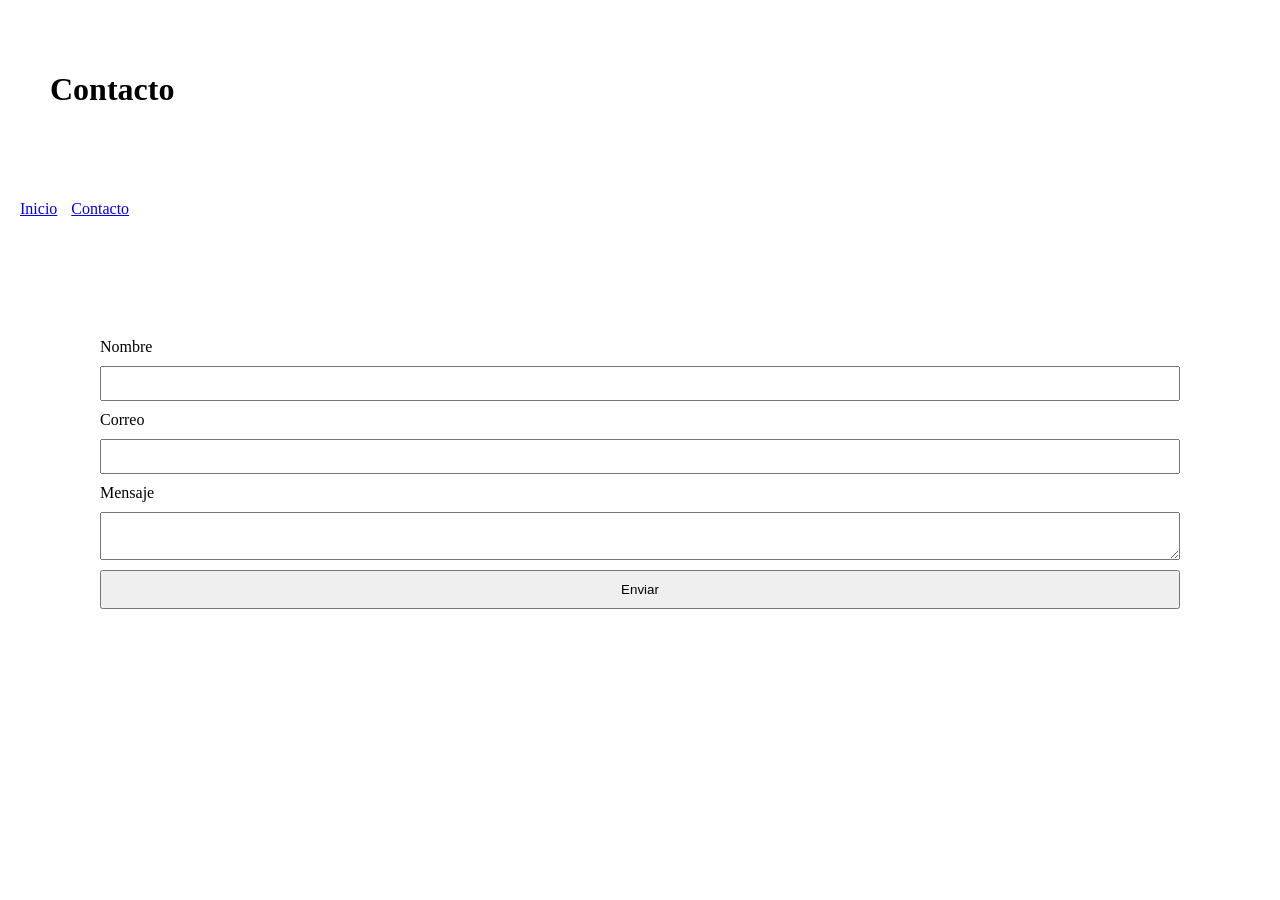
==== contacto.html @ e6117912 "Contactos" ====
<!DOCTYPE html>
    <html lang="es">
        <head>
    <meta charset="UTF-8">
    <meta name="viewport" content="width=device-width, initial-scale=1.0">
            <title>Contacto - VetConnect</title>
    <link rel="stylesheet" href="css/style.css">
        </head>
            <body>
                <header>
                    <h1>Contacto</h1>
                </header>
        <nav>
    <a href="index.html">Inicio</a>
    <a href="contacto.html">Contacto</a>
        </nav>
            <main>
                <form>
                    <label for="nombre">Nombre</label>
                    <input type="text" id="nombre" name="nombre">
                    <label for="correo">Correo</label>
                    <input type="email" id="correo" name="correo">
                    <label for="mensaje">Mensaje</label>
                    <textarea id="mensaje" name="mensaje"></textarea>
                    <button type="submit">Enviar</button>
                </form>
            </main>
            </body>
    </html>
---- css/style.css ----
body {
font-family: 'Times New Roman', Times, serif;
margin: 0;
padding: 0;
}
header {
padding: 50px;
}
nav {
padding: 20px;
}
nav a {
margin-right: 10px;
text-decoration: rgb(red, green, blue);
}
main {
padding: 100px;
}
footer {
padding: 10px;
}
.contenedor {
display: flexbox;
gap: 20px;
}
.tarjeta1 {
padding: 20px;
border: 1px solid #000000;
border-radius: 40px;
}

.tarjeta2 {
padding: 20px;
border: 1px solid #000000;
border-radius: 40px;
}
.tarjeta3 {
padding: 20px;
border: 1px solid #000000;
border-radius: 40px;
}

form {
    display: flex;
    flex-direction: column;
    max-width: 4000px;
    gap: 10px;
}
input,
textarea {
padding: 8px;
}
button {
padding: 10px;
cursor: pointer;
}
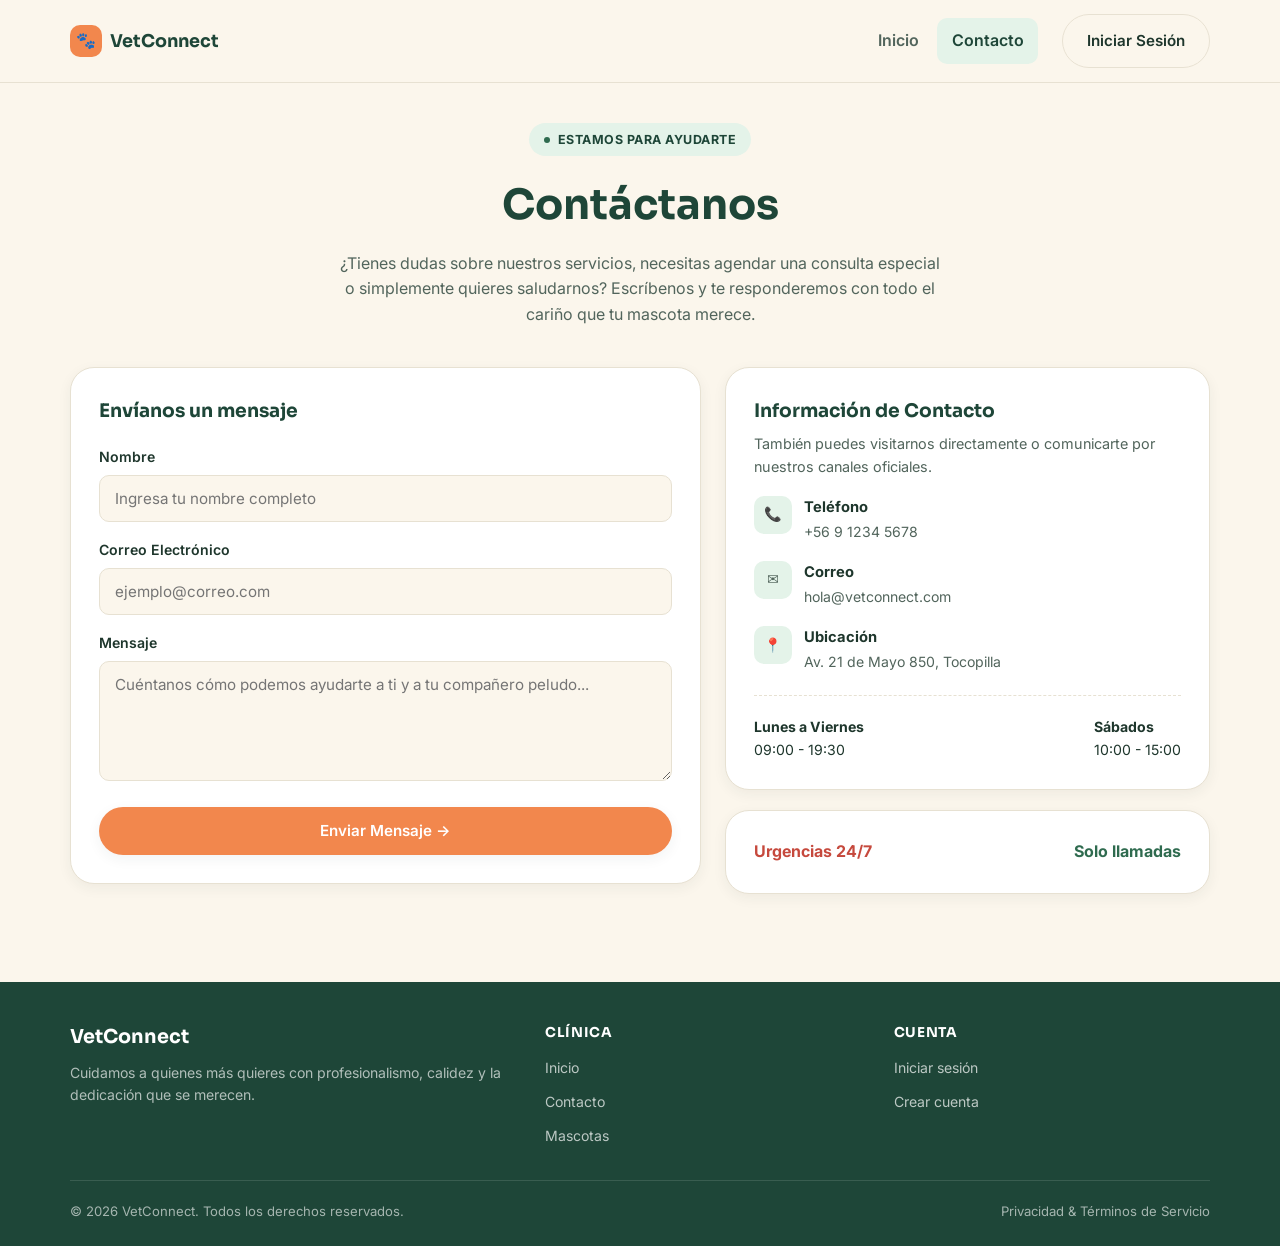
==== commit efe0adbb: "Super actualizacion" ====
--- a/contacto.html
+++ b/contacto.html
@@ -1,29 +1,178 @@
 <!DOCTYPE html>
-    <html lang="es">
-        <head>
+<html lang="es">
+
+<head>
     <meta charset="UTF-8">
     <meta name="viewport" content="width=device-width, initial-scale=1.0">
-            <title>Contacto - VetConnect</title>
+    <title>Contacto — VetConnect</title>
+
+    <link rel="preconnect" href="https://fonts.googleapis.com">
+    <link rel="preconnect" href="https://fonts.gstatic.com" crossorigin>
+    <link href="https://fonts.googleapis.com/css2?family=Sora:wght@600;700;800&family=Inter:wght@400;500;600;700&display=swap" rel="stylesheet">
+
     <link rel="stylesheet" href="css/style.css">
-        </head>
-            <body>
-                <header>
-                    <h1>Contacto</h1>
-                </header>
-        <nav>
-    <a href="index.html">Inicio</a>
-    <a href="contacto.html">Contacto</a>
-        </nav>
-            <main>
-                <form>
-                    <label for="nombre">Nombre</label>
-                    <input type="text" id="nombre" name="nombre">
-                    <label for="correo">Correo</label>
-                    <input type="email" id="correo" name="correo">
-                    <label for="mensaje">Mensaje</label>
-                    <textarea id="mensaje" name="mensaje"></textarea>
-                    <button type="submit">Enviar</button>
-                </form>
-            </main>
-            </body>
-    </html>
+</head>
+
+<body>
+
+    <header class="navbar">
+        <div class="navbar__inner">
+            <a href="index.html" class="navbar__brand">
+                <span class="navbar__logo">🐾</span>
+                VetConnect
+            </a>
+
+            <button type="button" class="navbar__burger" data-nav-burger aria-label="Abrir menú" aria-expanded="false">
+                <span></span><span></span><span></span>
+            </button>
+
+            <div class="navbar__panel" data-nav-panel>
+                <ul class="navbar__links">
+                    <li><a href="index.html">Inicio</a></li>
+                    <li><a href="contacto.html" class="is-active">Contacto</a></li>
+                </ul>
+                <a href="login.html" class="btn btn-outline navbar__cta">Iniciar Sesión</a>
+            </div>
+        </div>
+    </header>
+
+    <main>
+
+        <section class="section" style="padding-bottom: 0;">
+            <div class="container" style="text-align:center; max-width:640px;">
+                <span class="badge">Estamos para ayudarte</span>
+                <h1 style="font-family: var(--font-display); font-size: clamp(2rem, 6vw, 2.6rem); margin: 1rem 0 0.75rem;">Contáctanos</h1>
+                <p style="color: var(--text-soft);">
+                    ¿Tienes dudas sobre nuestros servicios, necesitas agendar una consulta especial
+                    o simplemente quieres saludarnos? Escríbenos y te responderemos con todo el cariño
+                    que tu mascota merece.
+                </p>
+            </div>
+        </section>
+
+        <section class="section">
+            <div class="container contact-grid">
+
+                <div class="card">
+                    <h3 style="margin-bottom:1.25rem;">Envíanos un mensaje</h3>
+
+                    <div class="alert" data-contact-alert>
+                        <span class="alert__icon">✅</span>
+                        <div class="alert__body">
+                            <span class="alert__title">Título</span>
+                            <span class="alert__text">Mensaje</span>
+                        </div>
+                        <button type="button" class="alert__close" aria-label="Cerrar">✕</button>
+                    </div>
+
+                    <form data-contact-form novalidate>
+                        <div class="field">
+                            <label for="nombre">Nombre</label>
+                            <input type="text" id="nombre" name="nombre" placeholder="Ingresa tu nombre completo">
+                            <span class="field-error">Escribe al menos 2 caracteres.</span>
+                        </div>
+
+                        <div class="field">
+                            <label for="correo">Correo Electrónico</label>
+                            <input type="email" id="correo" name="correo" placeholder="ejemplo@correo.com">
+                            <span class="field-error">Ingresa un correo válido.</span>
+                        </div>
+
+                        <div class="field">
+                            <label for="mensaje">Mensaje</label>
+                            <textarea id="mensaje" name="mensaje" placeholder="Cuéntanos cómo podemos ayudarte a ti y a tu compañero peludo..."></textarea>
+                            <span class="field-error">Cuéntanos un poco más (mín. 10 caracteres).</span>
+                        </div>
+
+                        <button type="submit" class="btn btn-accent btn-block">Enviar Mensaje →</button>
+                    </form>
+                </div>
+
+                <div>
+                    <div class="card" style="margin-bottom:1.25rem;">
+                        <h3>Información de Contacto</h3>
+                        <p style="color:var(--text-soft); font-size:0.9rem; margin-top:0.35rem;">
+                            También puedes visitarnos directamente o comunicarte por nuestros canales oficiales.
+                        </p>
+
+                        <ul class="info-list">
+                            <li>
+                                <span class="icon">📞</span>
+                                <div>
+                                    <strong>Teléfono</strong>
+                                    <span>+56 9 1234 5678</span>
+                                </div>
+                            </li>
+                            <li>
+                                <span class="icon">✉️</span>
+                                <div>
+                                    <strong>Correo</strong>
+                                    <span>hola@vetconnect.com</span>
+                                </div>
+                            </li>
+                            <li>
+                                <span class="icon">📍</span>
+                                <div>
+                                    <strong>Ubicación</strong>
+                                    <span>Av. 21 de Mayo 850, Tocopilla</span>
+                                </div>
+                            </li>
+                        </ul>
+
+                        <div class="hours-box">
+                            <div>
+                                <strong>Lunes a Viernes</strong>
+                                <span>09:00 - 19:30</span>
+                            </div>
+                            <div>
+                                <strong>Sábados</strong>
+                                <span>10:00 - 15:00</span>
+                            </div>
+                        </div>
+                    </div>
+
+                    <div class="card" style="display:flex; justify-content:space-between; gap:1rem;">
+                        <span style="font-weight:700; color:var(--danger);">Urgencias 24/7</span>
+                        <span style="font-weight:700; color:var(--brand);">Solo llamadas</span>
+                    </div>
+                </div>
+
+            </div>
+        </section>
+
+    </main>
+
+    <footer>
+        <div class="container">
+            <div class="footer__grid">
+                <div>
+                    <span class="footer__brand">VetConnect</span>
+                    <p>Cuidamos a quienes más quieres con profesionalismo, calidez y la dedicación que se merecen.</p>
+                </div>
+                <div class="footer__col">
+                    <h4>Clínica</h4>
+                    <ul>
+                        <li><a href="index.html">Inicio</a></li>
+                        <li><a href="contacto.html">Contacto</a></li>
+                        <li><a href="mascotas.html">Mascotas</a></li>
+                    </ul>
+                </div>
+                <div class="footer__col">
+                    <h4>Cuenta</h4>
+                    <ul>
+                        <li><a href="login.html">Iniciar sesión</a></li>
+                        <li><a href="login.html">Crear cuenta</a></li>
+                    </ul>
+                </div>
+            </div>
+            <div class="footer__bottom">
+                <span>© 2026 VetConnect. Todos los derechos reservados.</span>
+                <span>Privacidad &amp; Términos de Servicio</span>
+            </div>
+        </div>
+    </footer>
+
+    <script src="js/script.js"></script>
+</body>
+
+</html>
--- a/css/style.css
+++ b/css/style.css
@@ -1,56 +1,999 @@
+/* =========================================================
+   VetConnect — Design System
+   Mobile-first. Base = móvil, luego se agranda con min-width.
+   Paleta: crema cálido + verde clínico + coral acento
+   Tipografía: Sora (display) + Inter (texto)
+   ========================================================= */
+
+:root {
+    --bg: #FBF6EC;
+    --bg-soft: #F3EEE1;
+    --surface: #FFFFFF;
+
+    --text: #1E362C;
+    --text-soft: #52655C;
+
+    --brand: #2F6B4F;
+    --brand-dark: #1E4638;
+    --brand-soft: #E4F3E9;
+
+    --accent: #F2874D;
+    --accent-dark: #DD6B32;
+    --accent-soft: #FDE8DA;
+
+    --danger: #C6493D;
+    --danger-soft: #FBE7E4;
+
+    --border: #E7E1D2;
+
+    --radius-lg: 24px;
+    --radius-md: 16px;
+    --radius-sm: 10px;
+
+    --shadow-sm: 0 4px 14px rgba(30, 54, 44, 0.06);
+    --shadow-md: 0 12px 30px rgba(30, 54, 44, 0.10);
+    --shadow-lg: 0 24px 60px rgba(30, 54, 44, 0.18);
+
+    --font-display: "Sora", system-ui, sans-serif;
+    --font-body: "Inter", system-ui, sans-serif;
+}
+
+* {
+    box-sizing: border-box;
+}
+
 body {
-font-family: 'Times New Roman', Times, serif;
-margin: 0;
-padding: 0;
-}
-header {
-padding: 50px;
-}
-nav {
-padding: 20px;
-}
-nav a {
-margin-right: 10px;
-text-decoration: rgb(red, green, blue);
-}
-main {
-padding: 100px;
-}
+    margin: 0;
+    font-family: var(--font-body);
+    background: var(--bg);
+    color: var(--text);
+    line-height: 1.6;
+    -webkit-font-smoothing: antialiased;
+}
+
+h1, h2, h3, h4 {
+    font-family: var(--font-display);
+    color: var(--brand-dark);
+    margin: 0;
+}
+
+p {
+    margin: 0;
+}
+
+a {
+    color: inherit;
+    text-decoration: none;
+}
+
+img {
+    max-width: 100%;
+    display: block;
+}
+
+button {
+    font-family: inherit;
+    cursor: pointer;
+}
+
+.container {
+    width: 100%;
+    max-width: 1180px;
+    margin: 0 auto;
+    padding: 0 1.25rem;
+}
+
+/* =========================================================
+   BOTONES
+   ========================================================= */
+
+.btn {
+    display: inline-flex;
+    align-items: center;
+    justify-content: center;
+    gap: 0.5rem;
+    padding: 0.85rem 1.5rem;
+    border-radius: 999px;
+    font-weight: 600;
+    font-size: 0.95rem;
+    border: 1px solid transparent;
+    transition: transform 0.2s ease, box-shadow 0.2s ease, background 0.2s ease;
+    white-space: nowrap;
+}
+
+.btn:active {
+    transform: translateY(1px);
+}
+
+.btn-accent {
+    background: var(--accent);
+    color: #fff;
+    box-shadow: var(--shadow-sm);
+}
+
+.btn-accent:hover {
+    background: var(--accent-dark);
+    box-shadow: var(--shadow-md);
+}
+
+.btn-outline {
+    background: transparent;
+    border-color: var(--border);
+    color: var(--text);
+}
+
+.btn-outline:hover {
+    border-color: var(--brand);
+    color: var(--brand);
+}
+
+.btn-brand {
+    background: var(--brand);
+    color: #fff;
+}
+
+.btn-brand:hover {
+    background: var(--brand-dark);
+}
+
+.btn-block {
+    width: 100%;
+}
+
+/* =========================================================
+   BADGE
+   ========================================================= */
+
+.badge {
+    display: inline-flex;
+    align-items: center;
+    gap: 0.5rem;
+    padding: 0.4rem 0.9rem;
+    border-radius: 999px;
+    background: var(--brand-soft);
+    color: var(--brand-dark);
+    font-size: 0.78rem;
+    font-weight: 700;
+    letter-spacing: 0.04em;
+    text-transform: uppercase;
+}
+
+.badge::before {
+    content: "";
+    width: 6px;
+    height: 6px;
+    border-radius: 50%;
+    background: var(--brand);
+}
+
+/* =========================================================
+   NAVBAR — mobile first (colapsada por defecto)
+   ========================================================= */
+
+.navbar {
+    position: sticky;
+    top: 0;
+    z-index: 200;
+    background: rgba(251, 246, 236, 0.92);
+    backdrop-filter: blur(10px);
+    border-bottom: 1px solid var(--border);
+}
+
+.navbar__inner {
+    max-width: 1180px;
+    margin: 0 auto;
+    padding: 0.9rem 1.25rem;
+    display: flex;
+    align-items: center;
+    justify-content: space-between;
+}
+
+.navbar__brand {
+    display: flex;
+    align-items: center;
+    gap: 0.5rem;
+    font-family: var(--font-display);
+    font-weight: 700;
+    font-size: 1.1rem;
+    color: var(--brand-dark);
+}
+
+.navbar__logo {
+    width: 32px;
+    height: 32px;
+    border-radius: 10px;
+    background: var(--accent);
+    display: flex;
+    align-items: center;
+    justify-content: center;
+    color: #fff;
+    font-size: 1rem;
+}
+
+.navbar__burger {
+    display: flex;
+    flex-direction: column;
+    gap: 5px;
+    background: none;
+    border: none;
+    padding: 0.4rem;
+}
+
+.navbar__burger span {
+    width: 22px;
+    height: 2px;
+    background: var(--brand-dark);
+    border-radius: 2px;
+    transition: transform 0.25s ease, opacity 0.25s ease;
+}
+
+.navbar__panel {
+    display: none;
+    flex-direction: column;
+    gap: 0.25rem;
+    padding: 0.5rem 1.25rem 1.25rem;
+    border-top: 1px solid var(--border);
+}
+
+.navbar__panel.is-open {
+    display: flex;
+}
+
+.navbar__links {
+    list-style: none;
+    margin: 0;
+    padding: 0;
+    display: flex;
+    flex-direction: column;
+    gap: 0.25rem;
+}
+
+.navbar__links a {
+    display: block;
+    padding: 0.65rem 0.9rem;
+    border-radius: var(--radius-sm);
+    font-weight: 600;
+    color: var(--text-soft);
+}
+
+.navbar__links a:hover,
+.navbar__links a.is-active {
+    background: var(--brand-soft);
+    color: var(--brand-dark);
+}
+
+.navbar__cta {
+    margin-top: 0.5rem;
+}
+
+@media (min-width: 800px) {
+    .navbar__burger {
+        display: none;
+    }
+
+    .navbar__panel {
+        display: flex !important;
+        flex-direction: row;
+        align-items: center;
+        border-top: none;
+        padding: 0;
+        gap: 1.5rem;
+    }
+
+    .navbar__links {
+        flex-direction: row;
+        gap: 0.25rem;
+    }
+
+    .navbar__cta {
+        margin-top: 0;
+    }
+}
+
+/* =========================================================
+   HERO (index)
+   ========================================================= */
+
+.hero {
+    padding: 2.5rem 0 3rem;
+}
+
+.hero__grid {
+    display: grid;
+    gap: 2rem;
+}
+
+.hero__title {
+    font-size: clamp(2.4rem, 8vw, 3.4rem);
+    line-height: 1.05;
+    margin: 1rem 0 1.25rem;
+}
+
+.hero__title span {
+    color: var(--accent);
+}
+
+.hero__text {
+    color: var(--text-soft);
+    font-size: 1.05rem;
+    max-width: 480px;
+    margin-bottom: 1.75rem;
+}
+
+.hero__actions {
+    display: flex;
+    flex-wrap: wrap;
+    gap: 0.75rem;
+}
+
+.hero__art {
+    position: relative;
+    border-radius: var(--radius-lg);
+    overflow: hidden;
+    aspect-ratio: 4 / 3;
+    background:
+        radial-gradient(circle at 25% 25%, rgba(242, 135, 77, 0.55), transparent 55%),
+        radial-gradient(circle at 75% 70%, rgba(47, 107, 79, 0.65), transparent 55%),
+        linear-gradient(135deg, #16302A, #0F211C);
+    box-shadow: var(--shadow-lg);
+    display: flex;
+    align-items: center;
+    justify-content: center;
+}
+
+.hero__art-icon {
+    font-size: 5rem;
+    filter: drop-shadow(0 10px 25px rgba(0,0,0,0.35));
+}
+
+.hero__art-badge {
+    position: absolute;
+    bottom: 1rem;
+    right: 1rem;
+    background: rgba(255,255,255,0.92);
+    color: var(--brand-dark);
+    padding: 0.5rem 0.9rem;
+    border-radius: 999px;
+    font-weight: 700;
+    font-size: 0.8rem;
+    box-shadow: var(--shadow-sm);
+}
+
+@media (min-width: 900px) {
+    .hero__grid {
+        grid-template-columns: 1.1fr 1fr;
+        align-items: center;
+    }
+}
+
+/* =========================================================
+   SECCIONES / SERVICIOS
+   ========================================================= */
+
+.section {
+    padding: 2.5rem 0;
+}
+
+.section__head {
+    margin-bottom: 2rem;
+    max-width: 560px;
+}
+
+.section__head h2 {
+    font-size: clamp(1.6rem, 4vw, 2.1rem);
+    margin-top: 0.5rem;
+}
+
+.section__eyebrow {
+    color: var(--accent-dark);
+    font-weight: 700;
+    font-size: 0.8rem;
+    letter-spacing: 0.08em;
+    text-transform: uppercase;
+}
+
+.contenedor {
+    display: grid;
+    grid-template-columns: 1fr;
+    gap: 1.25rem;
+}
+
+@media (min-width: 640px) {
+    .contenedor {
+        grid-template-columns: repeat(2, 1fr);
+    }
+}
+
+@media (min-width: 960px) {
+    .contenedor {
+        grid-template-columns: repeat(3, 1fr);
+    }
+}
+
+.enlace-tarjeta {
+    display: block;
+    height: 100%;
+}
+
+.tarjeta {
+    background: var(--surface);
+    border: 1px solid var(--border);
+    border-radius: var(--radius-lg);
+    padding: 1.75rem;
+    height: 100%;
+    box-shadow: var(--shadow-sm);
+    transition: transform 0.22s ease, box-shadow 0.22s ease;
+}
+
+.tarjeta:hover {
+    transform: translateY(-6px);
+    box-shadow: var(--shadow-md);
+}
+
+.tarjeta__icono {
+    width: 44px;
+    height: 44px;
+    border-radius: var(--radius-sm);
+    background: var(--brand-soft);
+    display: flex;
+    align-items: center;
+    justify-content: center;
+    font-size: 1.3rem;
+    margin-bottom: 1rem;
+}
+
+.tarjeta2 .tarjeta__icono {
+    background: var(--accent-soft);
+}
+
+.tarjeta h3 {
+    font-size: 1.2rem;
+    margin-bottom: 0.4rem;
+}
+
+.tarjeta p {
+    color: var(--text-soft);
+    font-size: 0.95rem;
+    margin-bottom: 1rem;
+}
+
+.tarjeta__link {
+    font-weight: 700;
+    font-size: 0.9rem;
+    color: var(--brand);
+}
+
+/* =========================================================
+   FORMULARIOS
+   ========================================================= */
+
+.card {
+    background: var(--surface);
+    border: 1px solid var(--border);
+    border-radius: var(--radius-lg);
+    padding: 1.75rem;
+    box-shadow: var(--shadow-sm);
+}
+
+.field {
+    margin-bottom: 1.1rem;
+}
+
+.field label {
+    display: block;
+    font-weight: 600;
+    font-size: 0.88rem;
+    margin-bottom: 0.4rem;
+    color: var(--text);
+}
+
+.field input,
+.field textarea {
+    width: 100%;
+    padding: 0.8rem 0.95rem;
+    border: 1px solid var(--border);
+    border-radius: var(--radius-sm);
+    font-family: inherit;
+    font-size: 0.95rem;
+    background: var(--bg);
+    transition: border-color 0.2s ease, box-shadow 0.2s ease;
+}
+
+.field input:focus,
+.field textarea:focus {
+    outline: none;
+    border-color: var(--brand);
+    box-shadow: 0 0 0 3px rgba(47, 107, 79, 0.15);
+    background: #fff;
+}
+
+.field textarea {
+    min-height: 120px;
+    resize: vertical;
+}
+
+.field-error {
+    display: none;
+    color: var(--danger);
+    font-size: 0.8rem;
+    margin-top: 0.35rem;
+}
+
+.field.has-error input,
+.field.has-error textarea {
+    border-color: var(--danger);
+}
+
+.field.has-error .field-error {
+    display: block;
+}
+
+/* =========================================================
+   ALERT
+   ========================================================= */
+
+.alert {
+    display: none;
+    align-items: flex-start;
+    gap: 0.75rem;
+    padding: 1rem 1.1rem;
+    border-radius: var(--radius-md);
+    margin-bottom: 1.25rem;
+    font-size: 0.92rem;
+    border: 1px solid transparent;
+}
+
+.alert.is-visible {
+    display: flex;
+}
+
+.alert-success {
+    background: var(--brand-soft);
+    color: var(--brand-dark);
+    border-color: rgba(47, 107, 79, 0.25);
+}
+
+.alert-error {
+    background: var(--danger-soft);
+    color: var(--danger);
+    border-color: rgba(198, 73, 61, 0.25);
+}
+
+.alert__icon {
+    font-size: 1.1rem;
+    line-height: 1;
+}
+
+.alert__body {
+    flex: 1;
+}
+
+.alert__title {
+    font-weight: 700;
+    display: block;
+    margin-bottom: 0.15rem;
+}
+
+.alert__close {
+    background: none;
+    border: none;
+    font-size: 1rem;
+    color: inherit;
+    opacity: 0.6;
+    padding: 0;
+}
+
+.alert__close:hover {
+    opacity: 1;
+}
+
+/* =========================================================
+   MODAL
+   ========================================================= */
+
+.modal-overlay {
+    display: none;
+    position: fixed;
+    inset: 0;
+    background: rgba(20, 34, 28, 0.55);
+    align-items: center;
+    justify-content: center;
+    padding: 1.25rem;
+    z-index: 500;
+}
+
+.modal-overlay.is-open {
+    display: flex;
+}
+
+.modal {
+    background: var(--surface);
+    border-radius: var(--radius-lg);
+    padding: 1.75rem;
+    width: 100%;
+    max-width: 440px;
+    box-shadow: var(--shadow-lg);
+    animation: modal-in 0.2s ease;
+}
+
+@keyframes modal-in {
+    from { opacity: 0; transform: translateY(12px) scale(0.98); }
+    to { opacity: 1; transform: translateY(0) scale(1); }
+}
+
+.modal__head {
+    display: flex;
+    align-items: flex-start;
+    justify-content: space-between;
+    margin-bottom: 1.1rem;
+}
+
+.modal__head p {
+    color: var(--text-soft);
+    font-size: 0.9rem;
+    margin-top: 0.3rem;
+}
+
+.modal__close {
+    background: var(--bg-soft);
+    border: none;
+    width: 30px;
+    height: 30px;
+    border-radius: 50%;
+    font-size: 1rem;
+    flex-shrink: 0;
+}
+
+.modal__actions {
+    display: flex;
+    gap: 0.75rem;
+    margin-top: 0.5rem;
+}
+
+.modal__actions .btn {
+    flex: 1;
+}
+
+/* =========================================================
+   PÁGINA CONTACTO
+   ========================================================= */
+
+.contact-grid {
+    display: grid;
+    gap: 1.5rem;
+}
+
+@media (min-width: 900px) {
+    .contact-grid {
+        grid-template-columns: 1.3fr 1fr;
+        align-items: start;
+    }
+}
+
+.info-list {
+    list-style: none;
+    margin: 1.1rem 0 0;
+    padding: 0;
+    display: flex;
+    flex-direction: column;
+    gap: 1rem;
+}
+
+.info-list li {
+    display: flex;
+    gap: 0.75rem;
+    align-items: flex-start;
+}
+
+.info-list .icon {
+    width: 38px;
+    height: 38px;
+    border-radius: var(--radius-sm);
+    background: var(--brand-soft);
+    display: flex;
+    align-items: center;
+    justify-content: center;
+    flex-shrink: 0;
+}
+
+.info-list strong {
+    display: block;
+    font-size: 0.92rem;
+}
+
+.info-list span {
+    color: var(--text-soft);
+    font-size: 0.88rem;
+}
+
+.hours-box {
+    margin-top: 1.25rem;
+    padding-top: 1.25rem;
+    border-top: 1px dashed var(--border);
+    display: flex;
+    justify-content: space-between;
+    font-size: 0.88rem;
+}
+
+.hours-box strong {
+    display: block;
+}
+
+/* =========================================================
+   PÁGINA LOGIN / REGISTRO
+   ========================================================= */
+
+.auth-wrap {
+    padding: 2.5rem 0 3.5rem;
+}
+
+.auth-grid {
+    display: grid;
+    gap: 1.5rem;
+}
+
+@media (min-width: 980px) {
+    .auth-grid {
+        grid-template-columns: 0.9fr 1fr 1fr;
+        align-items: stretch;
+    }
+}
+
+.auth-info {
+    background: linear-gradient(160deg, var(--brand-dark), #12251E);
+    color: #fff;
+    border-radius: var(--radius-lg);
+    padding: 2rem 1.75rem;
+    display: flex;
+    flex-direction: column;
+    justify-content: space-between;
+    box-shadow: var(--shadow-md);
+}
+
+.auth-info h2 {
+    color: #fff;
+    font-size: 1.5rem;
+    margin: 0.75rem 0 0.6rem;
+}
+
+.auth-info p {
+    color: rgba(255,255,255,0.78);
+    font-size: 0.92rem;
+}
+
+.auth-stats {
+    display: flex;
+    gap: 1.5rem;
+    margin-top: 1.75rem;
+}
+
+.auth-stats strong {
+    display: block;
+    font-size: 1.4rem;
+    font-family: var(--font-display);
+}
+
+.auth-stats span {
+    font-size: 0.8rem;
+    color: rgba(255,255,255,0.7);
+}
+
+.auth-form h3 {
+    font-size: 1.15rem;
+    margin-bottom: 0.25rem;
+}
+
+.auth-form > p {
+    color: var(--text-soft);
+    font-size: 0.88rem;
+    margin-bottom: 1.25rem;
+}
+
+.auth-switch {
+    text-align: center;
+    font-size: 0.88rem;
+    color: var(--text-soft);
+    margin-top: 0.9rem;
+}
+
+.auth-switch a {
+    color: var(--brand);
+    font-weight: 700;
+}
+
+.password-field {
+    position: relative;
+}
+
+.password-toggle {
+    position: absolute;
+    right: 0.85rem;
+    top: 38px;
+    background: none;
+    border: none;
+    font-size: 0.85rem;
+    color: var(--text-soft);
+}
+
+/* =========================================================
+   PÁGINA MASCOTAS
+   ========================================================= */
+
+.pets-head {
+    display: flex;
+    flex-wrap: wrap;
+    gap: 1rem;
+    align-items: center;
+    justify-content: space-between;
+    margin-bottom: 1.5rem;
+}
+
+.pets-grid {
+    display: grid;
+    grid-template-columns: 1fr;
+    gap: 1.25rem;
+}
+
+@media (min-width: 640px) {
+    .pets-grid {
+        grid-template-columns: repeat(2, 1fr);
+    }
+}
+
+@media (min-width: 960px) {
+    .pets-grid {
+        grid-template-columns: repeat(3, 1fr);
+    }
+}
+
+.pet-card {
+    background: var(--surface);
+    border: 1px solid var(--border);
+    border-radius: var(--radius-lg);
+    padding: 1.5rem;
+    box-shadow: var(--shadow-sm);
+}
+
+.pet-card__top {
+    display: flex;
+    gap: 0.9rem;
+    align-items: center;
+    margin-bottom: 1rem;
+}
+
+.pet-card__avatar {
+    width: 52px;
+    height: 52px;
+    border-radius: 50%;
+    background: var(--accent-soft);
+    display: flex;
+    align-items: center;
+    justify-content: center;
+    font-size: 1.5rem;
+    flex-shrink: 0;
+}
+
+.pet-card__name {
+    font-size: 1.05rem;
+}
+
+.pet-card__meta {
+    color: var(--text-soft);
+    font-size: 0.85rem;
+}
+
+.pet-card__tags {
+    display: flex;
+    flex-wrap: wrap;
+    gap: 0.4rem;
+    margin-bottom: 1.1rem;
+}
+
+.pet-tag {
+    background: var(--brand-soft);
+    color: var(--brand-dark);
+    font-size: 0.75rem;
+    font-weight: 700;
+    padding: 0.3rem 0.65rem;
+    border-radius: 999px;
+}
+
+.pet-card__actions {
+    display: flex;
+    gap: 0.6rem;
+}
+
+.pet-card__actions .btn {
+    padding: 0.55rem 1rem;
+    font-size: 0.85rem;
+}
+
+.empty-state {
+    text-align: center;
+    padding: 3rem 1.5rem;
+    border: 1px dashed var(--border);
+    border-radius: var(--radius-lg);
+    color: var(--text-soft);
+}
+
+/* =========================================================
+   FOOTER
+   ========================================================= */
+
 footer {
-padding: 10px;
-}
-.contenedor {
-display: flexbox;
-gap: 20px;
-}
-.tarjeta1 {
-padding: 20px;
-border: 1px solid #000000;
-border-radius: 40px;
-}
-
-.tarjeta2 {
-padding: 20px;
-border: 1px solid #000000;
-border-radius: 40px;
-}
-.tarjeta3 {
-padding: 20px;
-border: 1px solid #000000;
-border-radius: 40px;
-}
-
-form {
+    background: var(--brand-dark);
+    color: rgba(255,255,255,0.85);
+    padding: 2.5rem 0 1.5rem;
+    margin-top: 3rem;
+}
+
+.footer__grid {
+    display: grid;
+    gap: 2rem;
+    margin-bottom: 2rem;
+}
+
+@media (min-width: 700px) {
+    .footer__grid {
+        grid-template-columns: 1.4fr 1fr 1fr;
+    }
+}
+
+.footer__brand {
+    color: #fff;
+    font-family: var(--font-display);
+    font-weight: 700;
+    font-size: 1.2rem;
+    margin-bottom: 0.6rem;
+    display: block;
+}
+
+.footer__grid p {
+    font-size: 0.88rem;
+    color: rgba(255,255,255,0.65);
+}
+
+.footer__col h4 {
+    color: #fff;
+    font-size: 0.85rem;
+    text-transform: uppercase;
+    letter-spacing: 0.05em;
+    margin-bottom: 0.75rem;
+}
+
+.footer__col ul {
+    list-style: none;
+    margin: 0;
+    padding: 0;
     display: flex;
     flex-direction: column;
-    max-width: 4000px;
-    gap: 10px;
-}
-input,
-textarea {
-padding: 8px;
-}
-button {
-padding: 10px;
-cursor: pointer;
-}+    gap: 0.5rem;
+}
+
+.footer__col a {
+    color: rgba(255,255,255,0.7);
+    font-size: 0.88rem;
+}
+
+.footer__col a:hover {
+    color: #fff;
+}
+
+.footer__bottom {
+    border-top: 1px solid rgba(255,255,255,0.12);
+    padding-top: 1.25rem;
+    display: flex;
+    flex-wrap: wrap;
+    gap: 0.75rem;
+    justify-content: space-between;
+    font-size: 0.82rem;
+    color: rgba(255,255,255,0.6);
+}
+
+/* =========================================================
+   PÁGINA CONTACTO — header simple (por si se usa solo)
+   ========================================================= */
+
+.page-header {
+    padding: 2.25rem 0 0.5rem;
+}
